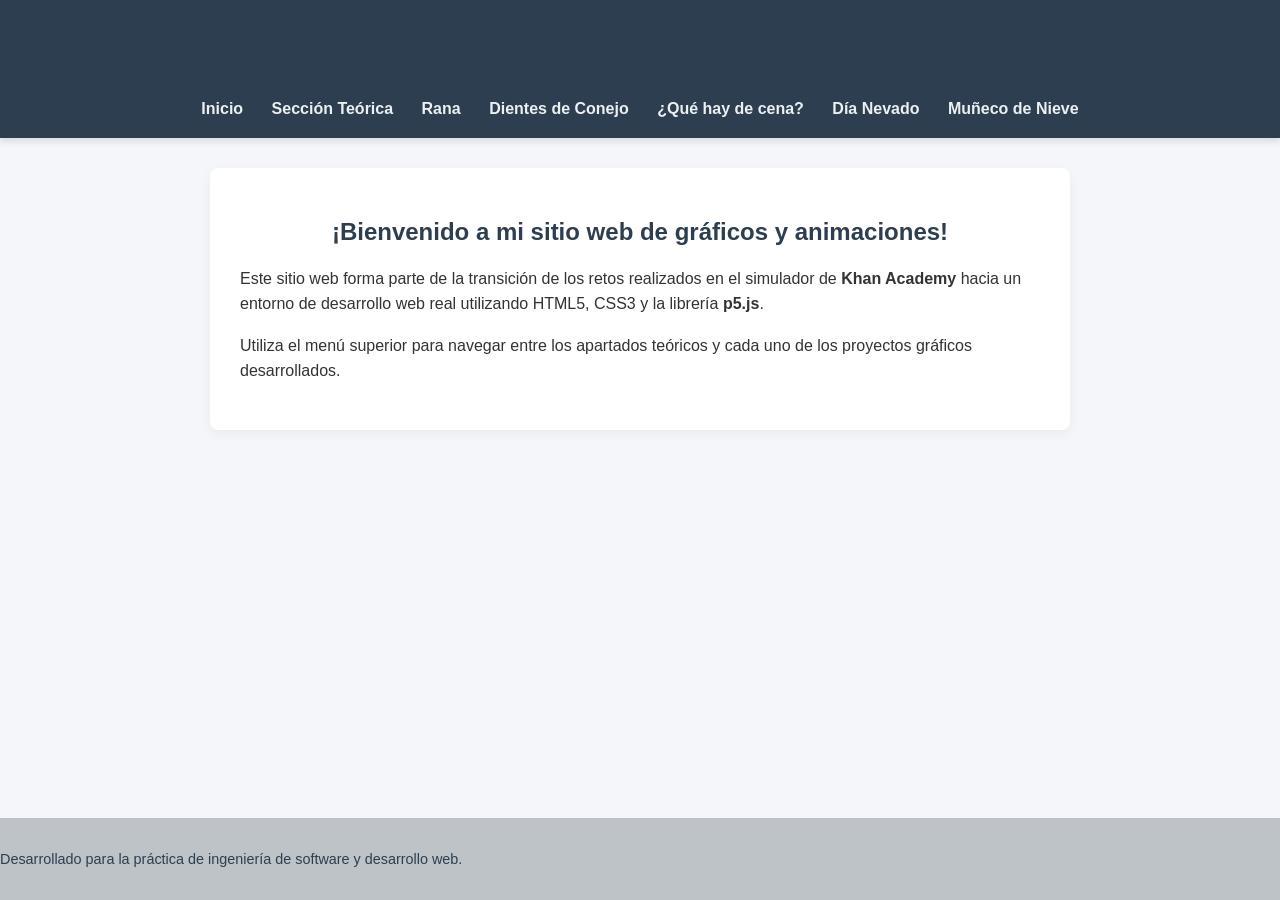
==== index.html @ 298bc03c "Add files via upload" ====
<!DOCTYPE html>
<html lang="es">
<head>
    <meta charset="UTF-8">
    <meta name="viewport" content="width=device-width, initial-scale=1.0">
    <title>Portafolio de Proyectos - Khan Academy</title>
    <link rel="stylesheet" href="style.css">
</head>
<body>
    <header>
        <h1>Portafolio Web: Khan Academy a Código Nativo</h1>
        <nav>
            <a href="index.html">Inicio</a>
            <a href="teoria.html">Sección Teórica</a>
            <a href="rana.html">Rana</a>
            <a href="conejo.html">Dientes de Conejo</a>
            <a href="cena.html">¿Qué hay de cena?</a>
            <a href="sol.html">Día Nevado</a>
            <a href="muneco.html">Muñeco de Nieve</a>
        </nav>
    </header>

    <main>
        <h2>¡Bienvenido a mi sitio web de gráficos y animaciones!</h2>
        <p>Este sitio web forma parte de la transición de los retos realizados en el simulador de <strong>Khan Academy</strong> hacia un entorno de desarrollo web real utilizando HTML5, CSS3 y la librería <strong>p5.js</strong>.</p>
        <p>Utiliza el menú superior para navegar entre los apartados teóricos y cada uno de los proyectos gráficos desarrollados.</p>
    </main>

    <footer>
        <p>Desarrollado para la práctica de ingeniería de software y desarrollo web.</p>
    </footer>
</body>
</html>
---- style.css ----
/* style.css */
body {
    font-family: 'Segoe UI', Tahoma, Geneva, Verdana, sans-serif;
    background-color: #f4f6f9;
    color: #333;
    margin: 0;
    padding: 0;
    display: flex;
    flex-direction: column;
    align-items: center;
    min-height: 100vh;
}

header {
    background-color: #2c3e50;
    color: white;
    width: 100%;
    padding: 20px 0;
    text-align: center;
    box-shadow: 0 4px 6px rgba(0,0,0,0.1);
}

nav {
    margin-top: 15px;
}

nav a {
    color: #ecf0f1;
    text-decoration: none;
    margin: 0 12px;
    font-weight: 600;
    transition: color 0.3s;
}

nav a:hover {
    color: #3498db;
}

main {
    max-width: 800px;
    width: 90%;
    background: white;
    padding: 30px;
    margin: 30px 0;
    border-radius: 8px;
    box-shadow: 0 4px 12px rgba(0,0,0,0.05);
    text-align: center;
}

h1, h2 {
    color: #2c3e50;
}

p {
    line-height: 1.6;
    text-align: left;
}

.canvas-container {
    margin: 20px 0;
    display: flex;
    justify-content: center;
}

footer {
    margin-top: auto;
    padding: 15px;
    background-color: #bdc3c7;
    color: #2c3e50;
    width: 100%;
    text-align: center;
    font-size: 0.9rem;
}
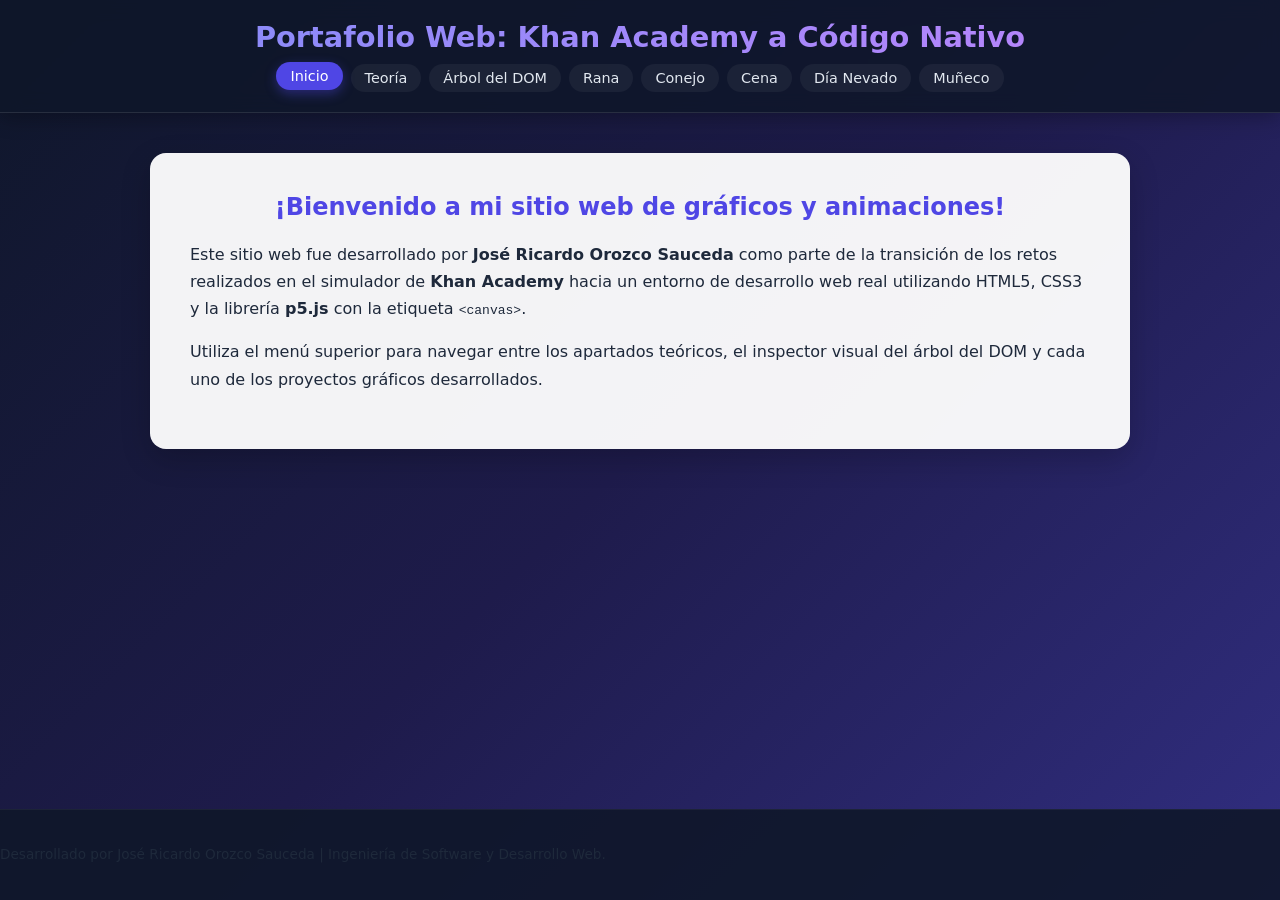
==== commit 4efbadd3: "Add files via upload" ====
--- a/index.html
+++ b/index.html
@@ -10,24 +10,25 @@
     <header>
         <h1>Portafolio Web: Khan Academy a Código Nativo</h1>
         <nav>
-            <a href="index.html">Inicio</a>
-            <a href="teoria.html">Sección Teórica</a>
+            <a href="index.html" class="active">Inicio</a>
+            <a href="teoria.html">Teoría</a>
+            <a href="dom-inspector.html">Árbol del DOM</a>
             <a href="rana.html">Rana</a>
-            <a href="conejo.html">Dientes de Conejo</a>
-            <a href="cena.html">¿Qué hay de cena?</a>
+            <a href="conejo.html">Conejo</a>
+            <a href="cena.html">Cena</a>
             <a href="sol.html">Día Nevado</a>
-            <a href="muneco.html">Muñeco de Nieve</a>
+            <a href="muneco.html">Muñeco</a>
         </nav>
     </header>
 
     <main>
         <h2>¡Bienvenido a mi sitio web de gráficos y animaciones!</h2>
-        <p>Este sitio web forma parte de la transición de los retos realizados en el simulador de <strong>Khan Academy</strong> hacia un entorno de desarrollo web real utilizando HTML5, CSS3 y la librería <strong>p5.js</strong>.</p>
-        <p>Utiliza el menú superior para navegar entre los apartados teóricos y cada uno de los proyectos gráficos desarrollados.</p>
+        <p>Este sitio web fue desarrollado por <strong>José Ricardo Orozco Sauceda</strong> como parte de la transición de los retos realizados en el simulador de <strong>Khan Academy</strong> hacia un entorno de desarrollo web real utilizando HTML5, CSS3 y la librería <strong>p5.js</strong> con la etiqueta <code>&lt;canvas&gt;</code>.</p>
+        <p>Utiliza el menú superior para navegar entre los apartados teóricos, el inspector visual del árbol del DOM y cada uno de los proyectos gráficos desarrollados.</p>
     </main>
 
     <footer>
-        <p>Desarrollado para la práctica de ingeniería de software y desarrollo web.</p>
+        <p>Desarrollado por José Ricardo Orozco Sauceda | Ingeniería de Software y Desarrollo Web.</p>
     </footer>
 </body>
 </html>
--- a/style.css
+++ b/style.css
@@ -1,8 +1,17 @@
-/* style.css */
+/* style.css - Diseño Moderno y Glassmorphism */
+:root {
+    --primary: #4f46e5;
+    --primary-hover: #4338ca;
+    --bg-gradient: linear-gradient(135deg, #0f172a 0%, #1e1b4b 50%, #312e81 100%);
+    --card-bg: rgba(255, 255, 255, 0.95);
+    --text-main: #1e293b;
+    --text-muted: #64748b;
+}
+
 body {
-    font-family: 'Segoe UI', Tahoma, Geneva, Verdana, sans-serif;
-    background-color: #f4f6f9;
-    color: #333;
+    font-family: 'Segoe UI', system-ui, -apple-system, sans-serif;
+    background: var(--bg-gradient);
+    color: var(--text-main);
     margin: 0;
     padding: 0;
     display: flex;
@@ -12,62 +21,156 @@
 }
 
 header {
-    background-color: #2c3e50;
+    background: rgba(15, 23, 42, 0.85);
+    backdrop-filter: blur(10px);
+    border-bottom: 1px solid rgba(255, 255, 255, 0.1);
     color: white;
     width: 100%;
     padding: 20px 0;
     text-align: center;
-    box-shadow: 0 4px 6px rgba(0,0,0,0.1);
+    position: sticky;
+    top: 0;
+    z-index: 1000;
+    box-shadow: 0 4px 20px rgba(0, 0, 0, 0.3);
+}
+
+header h1 {
+    margin: 0 0 10px 0;
+    font-size: 1.8rem;
+    background: linear-gradient(90deg, #818cf8, #c084fc);
+    -webkit-background-clip: text;
+    -webkit-text-fill-color: transparent;
 }
 
 nav {
-    margin-top: 15px;
+    display: flex;
+    justify-content: center;
+    flex-wrap: wrap;
+    gap: 8px;
+    padding: 0 15px;
 }
 
 nav a {
-    color: #ecf0f1;
+    color: #e2e8f0;
     text-decoration: none;
-    margin: 0 12px;
-    font-weight: 600;
-    transition: color 0.3s;
+    padding: 6px 14px;
+    border-radius: 20px;
+    font-size: 0.9rem;
+    font-weight: 500;
+    background: rgba(255, 255, 255, 0.05);
+    transition: all 0.3s ease;
 }
 
-nav a:hover {
-    color: #3498db;
+nav a:hover, nav a.active {
+    background: var(--primary);
+    color: white;
+    transform: translateY(-2px);
+    box-shadow: 0 4px 12px rgba(79, 70, 229, 0.4);
 }
 
 main {
-    max-width: 800px;
+    max-width: 900px;
     width: 90%;
-    background: white;
-    padding: 30px;
-    margin: 30px 0;
-    border-radius: 8px;
-    box-shadow: 0 4px 12px rgba(0,0,0,0.05);
+    background: var(--card-bg);
+    padding: 40px;
+    margin: 40px 0;
+    border-radius: 16px;
+    box-shadow: 0 10px 30px rgba(0, 0, 0, 0.2);
     text-align: center;
 }
 
-h1, h2 {
-    color: #2c3e50;
+h2 {
+    color: var(--primary);
+    margin-top: 0;
 }
 
-p {
-    line-height: 1.6;
+p, li {
+    line-height: 1.7;
     text-align: left;
+    color: var(--text-main);
 }
 
 .canvas-container {
-    margin: 20px 0;
+    margin: 25px auto;
     display: flex;
     justify-content: center;
+    border: 4px solid #e2e8f0;
+    border-radius: 12px;
+    overflow: hidden;
+    box-shadow: 0 8px 20px rgba(0,0,0,0.08);
+    background: white;
+    max-width: 400px;
+}
+
+/* Estilos específicos para el Árbol del DOM */
+.dom-tree {
+    display: flex;
+    flex-direction: column;
+    align-items: center;
+    margin: 20px 0;
+    overflow-x: auto;
+}
+
+.dom-node {
+    background: #1e293b;
+    color: #38bdf8;
+    padding: 12px 20px;
+    border-radius: 8px;
+    font-family: monospace;
+    font-weight: bold;
+    box-shadow: 0 4px 10px rgba(0,0,0,0.15);
+    border: 2px solid #4f46e5;
+    margin: 10px 0;
+    transition: transform 0.2s;
+}
+
+.dom-node:hover {
+    transform: scale(1.05);
+}
+
+.dom-branch {
+    display: flex;
+    justify-content: center;
+    gap: 30px;
+    position: relative;
+    margin-top: 10px;
+    width: 100%;
+}
+
+.dom-branch::before {
+    content: '';
+    position: absolute;
+    top: -10px;
+    left: 50%;
+    width: 2px;
+    height: 10px;
+    background: #cbd5e1;
+}
+
+.dom-subgroup {
+    display: flex;
+    flex-direction: column;
+    align-items: center;
+    position: relative;
+}
+
+.dom-subgroup::before {
+    content: '';
+    position: absolute;
+    top: 0;
+    left: 50%;
+    width: 2px;
+    height: 15px;
+    background: #cbd5e1;
 }
 
 footer {
     margin-top: auto;
-    padding: 15px;
-    background-color: #bdc3c7;
-    color: #2c3e50;
+    padding: 20px;
+    background: rgba(15, 23, 42, 0.9);
+    color: #94a3b8;
     width: 100%;
     text-align: center;
-    font-size: 0.9rem;
+    font-size: 0.85rem;
+    border-top: 1px solid rgba(255, 255, 255, 0.05);
 }
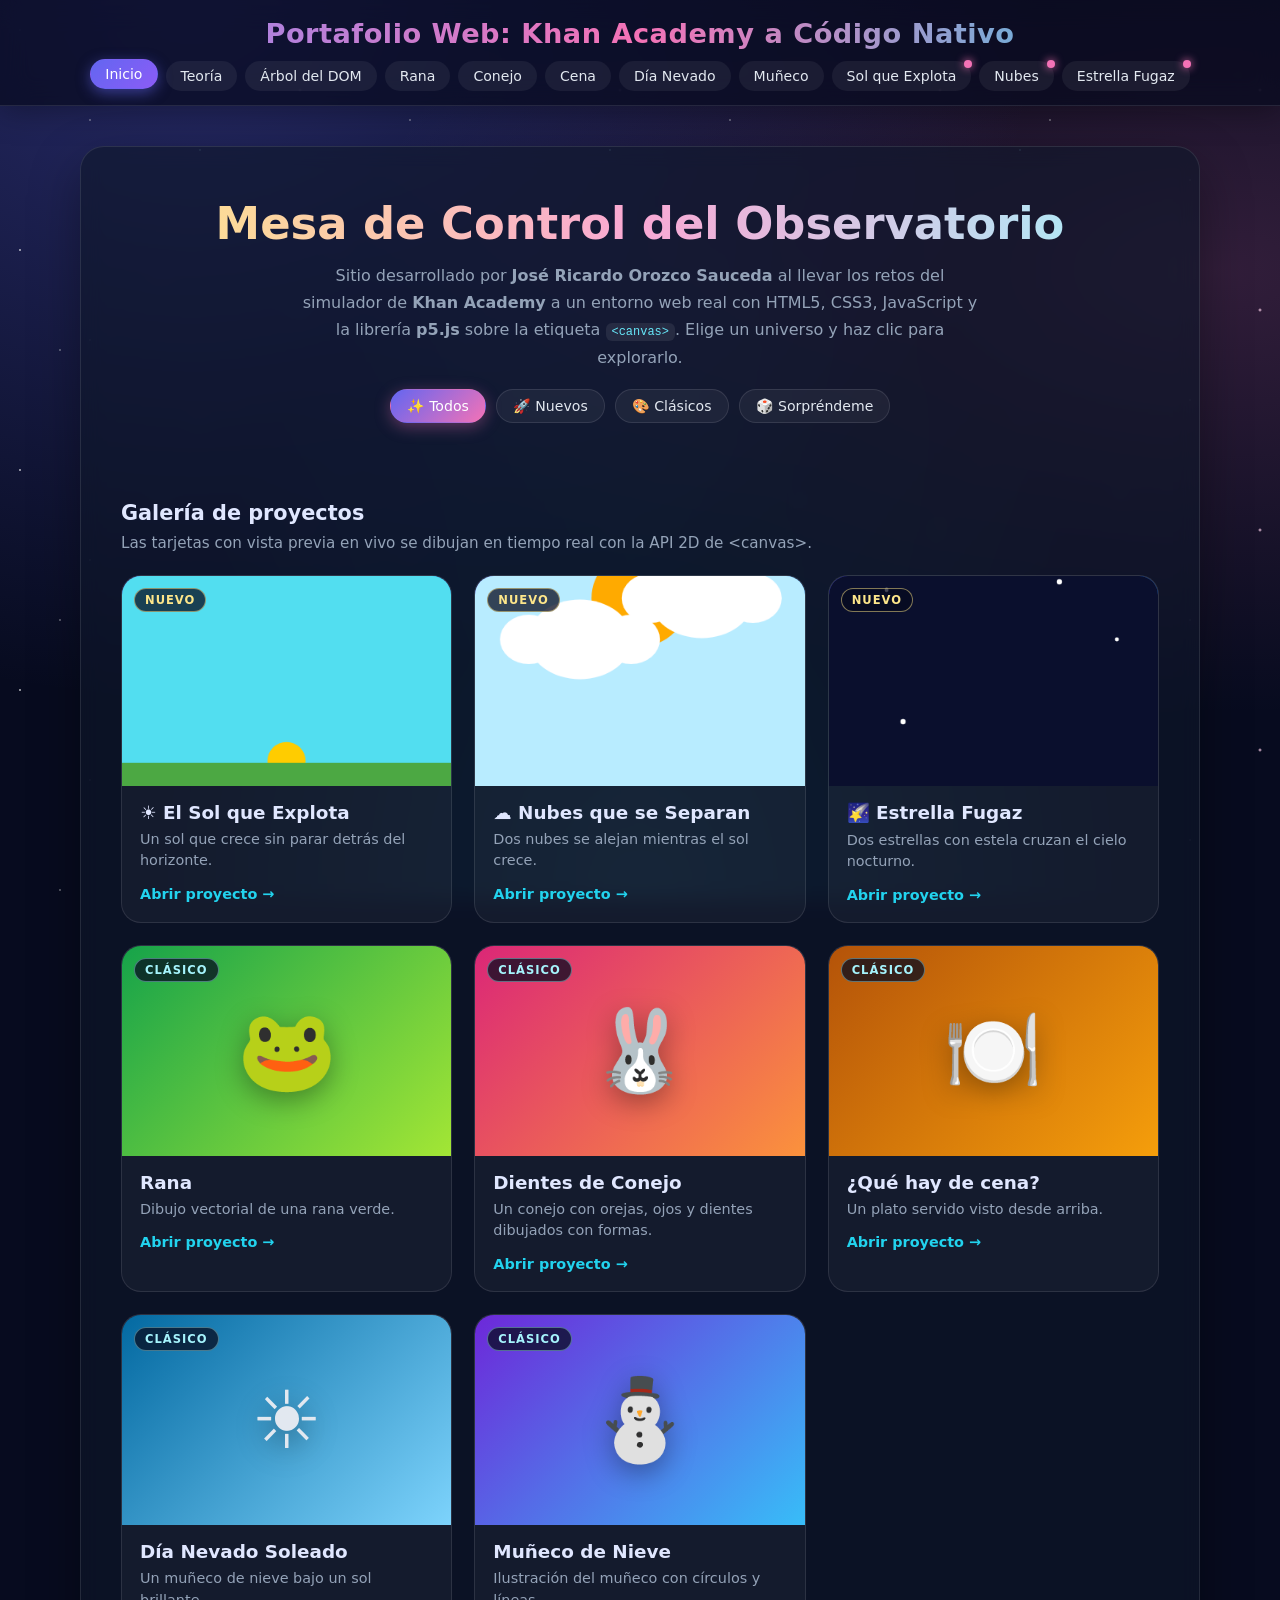
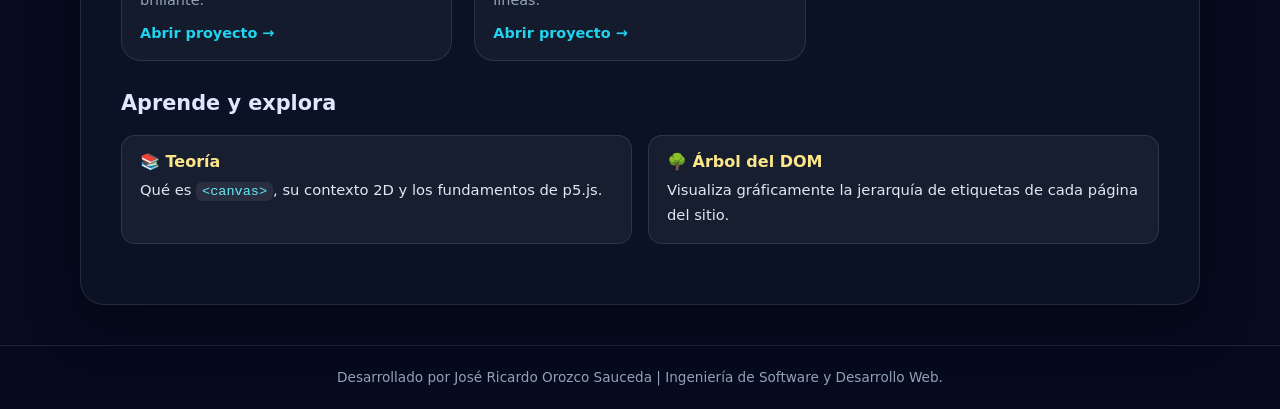
==== commit 1186f5ab: "Add files via upload" ====
--- a/index.html
+++ b/index.html
@@ -18,17 +18,150 @@
             <a href="cena.html">Cena</a>
             <a href="sol.html">Día Nevado</a>
             <a href="muneco.html">Muñeco</a>
+            <a href="sol-explota.html" class="new">Sol que Explota</a>
+            <a href="nubes.html" class="new">Nubes</a>
+            <a href="estrella-fugaz.html" class="new">Estrella Fugaz</a>
         </nav>
     </header>
 
-    <main>
-        <h2>¡Bienvenido a mi sitio web de gráficos y animaciones!</h2>
-        <p>Este sitio web fue desarrollado por <strong>José Ricardo Orozco Sauceda</strong> como parte de la transición de los retos realizados en el simulador de <strong>Khan Academy</strong> hacia un entorno de desarrollo web real utilizando HTML5, CSS3 y la librería <strong>p5.js</strong> con la etiqueta <code>&lt;canvas&gt;</code>.</p>
-        <p>Utiliza el menú superior para navegar entre los apartados teóricos, el inspector visual del árbol del DOM y cada uno de los proyectos gráficos desarrollados.</p>
+    <main class="wide">
+        <section class="hero">
+            <h2>Mesa de Control del Observatorio</h2>
+            <p>
+                Sitio desarrollado por <strong>José Ricardo Orozco Sauceda</strong> al llevar los retos del simulador de
+                <strong>Khan Academy</strong> a un entorno web real con HTML5, CSS3, JavaScript y la librería
+                <strong>p5.js</strong> sobre la etiqueta <code>&lt;canvas&gt;</code>.
+                Elige un universo y haz clic para explorarlo.
+            </p>
+            <div class="chips" role="tablist" aria-label="Filtrar proyectos">
+                <button class="chip on" data-filter="todos">✨ Todos</button>
+                <button class="chip" data-filter="nuevo">🚀 Nuevos</button>
+                <button class="chip" data-filter="clasico">🎨 Clásicos</button>
+                <button class="chip" id="random-btn">🎲 Sorpréndeme</button>
+            </div>
+        </section>
+
+        <h3 class="section-title">Galería de proyectos</h3>
+        <p class="section-sub">Las tarjetas con vista previa en vivo se dibujan en tiempo real con la API 2D de &lt;canvas&gt;.</p>
+
+        <div class="gallery" id="gallery">
+            <!-- NUEVOS -->
+            <a class="card" data-cat="nuevo" href="sol-explota.html">
+                <div class="card-visual">
+                    <span class="badge">Nuevo</span>
+                    <canvas width="400" height="400" data-preview="sol"></canvas>
+                </div>
+                <div class="card-body">
+                    <h3>☀️ El Sol que Explota</h3>
+                    <p>Un sol que crece sin parar detrás del horizonte.</p>
+                    <span class="card-cta">Abrir proyecto →</span>
+                </div>
+            </a>
+
+            <a class="card" data-cat="nuevo" href="nubes.html">
+                <div class="card-visual">
+                    <span class="badge">Nuevo</span>
+                    <canvas width="400" height="400" data-preview="nubes"></canvas>
+                </div>
+                <div class="card-body">
+                    <h3>☁️ Nubes que se Separan</h3>
+                    <p>Dos nubes se alejan mientras el sol crece.</p>
+                    <span class="card-cta">Abrir proyecto →</span>
+                </div>
+            </a>
+
+            <a class="card" data-cat="nuevo" href="estrella-fugaz.html">
+                <div class="card-visual">
+                    <span class="badge">Nuevo</span>
+                    <canvas width="400" height="400" data-preview="estrella"></canvas>
+                </div>
+                <div class="card-body">
+                    <h3>🌠 Estrella Fugaz</h3>
+                    <p>Dos estrellas con estela cruzan el cielo nocturno.</p>
+                    <span class="card-cta">Abrir proyecto →</span>
+                </div>
+            </a>
+
+            <!-- CLÁSICOS -->
+            <a class="card" data-cat="clasico" href="rana.html">
+                <div class="card-visual" style="--g1:#16a34a; --g2:#a3e635;">
+                    <span class="badge classic">Clásico</span>
+                    <span class="emoji">🐸</span>
+                </div>
+                <div class="card-body">
+                    <h3>Rana</h3>
+                    <p>Dibujo vectorial de una rana verde.</p>
+                    <span class="card-cta">Abrir proyecto →</span>
+                </div>
+            </a>
+
+            <a class="card" data-cat="clasico" href="conejo.html">
+                <div class="card-visual" style="--g1:#db2777; --g2:#fb923c;">
+                    <span class="badge classic">Clásico</span>
+                    <span class="emoji">🐰</span>
+                </div>
+                <div class="card-body">
+                    <h3>Dientes de Conejo</h3>
+                    <p>Un conejo con orejas, ojos y dientes dibujados con formas.</p>
+                    <span class="card-cta">Abrir proyecto →</span>
+                </div>
+            </a>
+
+            <a class="card" data-cat="clasico" href="cena.html">
+                <div class="card-visual" style="--g1:#b45309; --g2:#f59e0b;">
+                    <span class="badge classic">Clásico</span>
+                    <span class="emoji">🍽️</span>
+                </div>
+                <div class="card-body">
+                    <h3>¿Qué hay de cena?</h3>
+                    <p>Un plato servido visto desde arriba.</p>
+                    <span class="card-cta">Abrir proyecto →</span>
+                </div>
+            </a>
+
+            <a class="card" data-cat="clasico" href="sol.html">
+                <div class="card-visual" style="--g1:#0369a1; --g2:#7dd3fc;">
+                    <span class="badge classic">Clásico</span>
+                    <span class="emoji">☀️</span>
+                </div>
+                <div class="card-body">
+                    <h3>Día Nevado Soleado</h3>
+                    <p>Un muñeco de nieve bajo un sol brillante.</p>
+                    <span class="card-cta">Abrir proyecto →</span>
+                </div>
+            </a>
+
+            <a class="card" data-cat="clasico" href="muneco.html">
+                <div class="card-visual" style="--g1:#6d28d9; --g2:#38bdf8;">
+                    <span class="badge classic">Clásico</span>
+                    <span class="emoji">⛄</span>
+                </div>
+                <div class="card-body">
+                    <h3>Muñeco de Nieve</h3>
+                    <p>Ilustración del muñeco con círculos y líneas.</p>
+                    <span class="card-cta">Abrir proyecto →</span>
+                </div>
+            </a>
+        </div>
+
+        <h3 class="section-title">Aprende y explora</h3>
+        <div class="info-grid">
+            <a class="info-box" href="teoria.html" style="text-decoration:none;color:inherit;">
+                <h4>📚 Teoría</h4>
+                <p>Qué es <code>&lt;canvas&gt;</code>, su contexto 2D y los fundamentos de p5.js.</p>
+            </a>
+            <a class="info-box" href="dom-inspector.html" style="text-decoration:none;color:inherit;">
+                <h4>🌳 Árbol del DOM</h4>
+                <p>Visualiza gráficamente la jerarquía de etiquetas de cada página del sitio.</p>
+            </a>
+        </div>
     </main>
 
     <footer>
         <p>Desarrollado por José Ricardo Orozco Sauceda | Ingeniería de Software y Desarrollo Web.</p>
     </footer>
+
+    <script src="previews.js"></script>
+    <script src="main.js"></script>
 </body>
 </html>
--- a/style.css
+++ b/style.css
@@ -1,16 +1,28 @@
-/* style.css - Diseño Moderno y Glassmorphism */
+/* style.css - Tema "Observatorio" */
 :root {
-    --primary: #4f46e5;
-    --primary-hover: #4338ca;
-    --bg-gradient: linear-gradient(135deg, #0f172a 0%, #1e1b4b 50%, #312e81 100%);
-    --card-bg: rgba(255, 255, 255, 0.95);
-    --text-main: #1e293b;
-    --text-muted: #64748b;
-}
+    --primary: #6366f1;
+    --primary-hover: #4f46e5;
+    --accent: #f472b6;
+    --cyan: #22d3ee;
+    --gold: #fbbf24;
+    --bg: #070b1f;
+    --glass: rgba(15, 23, 42, 0.62);
+    --glass-border: rgba(255, 255, 255, 0.1);
+    --card-bg: var(--glass);
+    --text-main: #e2e8f0;
+    --text-muted: #94a3b8;
+}
+
+* { box-sizing: border-box; }
 
 body {
     font-family: 'Segoe UI', system-ui, -apple-system, sans-serif;
-    background: var(--bg-gradient);
+    background:
+        radial-gradient(ellipse at 15% 0%, rgba(99, 102, 241, 0.35), transparent 55%),
+        radial-gradient(ellipse at 95% 30%, rgba(244, 114, 182, 0.18), transparent 50%),
+        radial-gradient(ellipse at 50% 100%, rgba(34, 211, 238, 0.15), transparent 55%),
+        var(--bg);
+    background-attachment: fixed;
     color: var(--text-main);
     margin: 0;
     padding: 0;
@@ -20,26 +32,58 @@
     min-height: 100vh;
 }
 
+/* Estrellas titilantes (dos capas) */
+body::before, body::after {
+    content: '';
+    position: fixed;
+    inset: 0;
+    pointer-events: none;
+    z-index: -1;
+}
+body::before {
+    background-image:
+        radial-gradient(1.5px 1.5px at 20px 30px, #fff, transparent),
+        radial-gradient(1px 1px at 90px 120px, #fff, transparent),
+        radial-gradient(1.5px 1.5px at 160px 60px, #c7d2fe, transparent),
+        radial-gradient(1px 1px at 230px 180px, #fff, transparent),
+        radial-gradient(2px 2px at 300px 90px, #fbcfe8, transparent);
+    background-size: 320px 220px;
+    animation: twinkle 4s ease-in-out infinite alternate;
+}
+body::after {
+    background-image:
+        radial-gradient(1px 1px at 60px 80px, #fff, transparent),
+        radial-gradient(1.5px 1.5px at 200px 150px, #a5f3fc, transparent),
+        radial-gradient(1px 1px at 340px 40px, #fff, transparent);
+    background-size: 410px 270px;
+    animation: twinkle 6s ease-in-out infinite alternate-reverse;
+}
+@keyframes twinkle { from { opacity: 0.35; } to { opacity: 1; } }
+
+/* ---------- Cabecera y navegación ---------- */
 header {
-    background: rgba(15, 23, 42, 0.85);
-    backdrop-filter: blur(10px);
-    border-bottom: 1px solid rgba(255, 255, 255, 0.1);
+    background: rgba(7, 11, 31, 0.72);
+    backdrop-filter: blur(14px);
+    -webkit-backdrop-filter: blur(14px);
     color: white;
     width: 100%;
-    padding: 20px 0;
+    padding: 18px 0 14px;
     text-align: center;
     position: sticky;
     top: 0;
     z-index: 1000;
-    box-shadow: 0 4px 20px rgba(0, 0, 0, 0.3);
+    border-bottom: 1px solid var(--glass-border);
+    box-shadow: 0 4px 30px rgba(0, 0, 0, 0.35);
 }
 
 header h1 {
-    margin: 0 0 10px 0;
-    font-size: 1.8rem;
-    background: linear-gradient(90deg, #818cf8, #c084fc);
+    margin: 0 0 12px 0;
+    font-size: 1.7rem;
+    letter-spacing: 0.5px;
+    background: linear-gradient(90deg, #818cf8, #f472b6, #22d3ee);
     -webkit-background-clip: text;
-    -webkit-text-fill-color: transparent;
+    background-clip: text;
+    color: transparent;
 }
 
 nav {
@@ -55,34 +99,52 @@
     text-decoration: none;
     padding: 6px 14px;
     border-radius: 20px;
-    font-size: 0.9rem;
+    font-size: 0.88rem;
     font-weight: 500;
-    background: rgba(255, 255, 255, 0.05);
-    transition: all 0.3s ease;
+    background: rgba(255, 255, 255, 0.06);
+    border: 1px solid transparent;
+    transition: all 0.25s ease;
+    position: relative;
 }
 
 nav a:hover, nav a.active {
-    background: var(--primary);
+    background: linear-gradient(135deg, var(--primary), #8b5cf6);
     color: white;
     transform: translateY(-2px);
-    box-shadow: 0 4px 12px rgba(79, 70, 229, 0.4);
-}
-
+    box-shadow: 0 4px 14px rgba(99, 102, 241, 0.5);
+}
+
+nav a.new::after {
+    content: '';
+    position: absolute;
+    top: -2px;
+    right: -2px;
+    width: 8px;
+    height: 8px;
+    border-radius: 50%;
+    background: var(--accent);
+    box-shadow: 0 0 8px var(--accent);
+}
+
+/* ---------- Contenedor principal ---------- */
 main {
     max-width: 900px;
-    width: 90%;
-    background: var(--card-bg);
+    width: 92%;
+    background: var(--glass);
+    backdrop-filter: blur(10px);
+    -webkit-backdrop-filter: blur(10px);
+    border: 1px solid var(--glass-border);
     padding: 40px;
     margin: 40px 0;
-    border-radius: 16px;
-    box-shadow: 0 10px 30px rgba(0, 0, 0, 0.2);
+    border-radius: 24px;
+    box-shadow: 0 20px 50px rgba(0, 0, 0, 0.35);
     text-align: center;
 }
 
-h2 {
-    color: var(--primary);
-    margin-top: 0;
-}
+main.wide { max-width: 1120px; }
+
+h2 { color: #a5b4fc; margin-top: 0; }
+h3 { color: #e0e7ff; }
 
 p, li {
     line-height: 1.7;
@@ -90,87 +152,279 @@
     color: var(--text-main);
 }
 
+a { color: var(--cyan); }
+code {
+    background: rgba(255, 255, 255, 0.08);
+    padding: 2px 6px;
+    border-radius: 6px;
+    color: #67e8f9;
+    font-size: 0.92em;
+}
+
+/* ---------- Hero (inicio) ---------- */
+.hero { padding: 10px 0 30px; }
+.hero h2 {
+    font-size: clamp(1.8rem, 4vw, 2.8rem);
+    margin: 0 0 12px;
+    background: linear-gradient(90deg, #fde68a, #f9a8d4, #a5f3fc);
+    -webkit-background-clip: text;
+    background-clip: text;
+    color: transparent;
+}
+.hero p { text-align: center; max-width: 680px; margin: 0 auto 18px; color: var(--text-muted); }
+
+.chips { display: flex; justify-content: center; flex-wrap: wrap; gap: 10px; margin: 18px 0; }
+.chip {
+    font-family: inherit;
+    font-size: 0.88rem;
+    color: #e2e8f0;
+    padding: 8px 16px;
+    border-radius: 999px;
+    border: 1px solid var(--glass-border);
+    background: rgba(255, 255, 255, 0.05);
+    cursor: pointer;
+    transition: all 0.2s;
+}
+.chip:hover { background: rgba(255, 255, 255, 0.12); }
+.chip.on {
+    background: linear-gradient(135deg, var(--primary), var(--accent));
+    border-color: transparent;
+    color: #fff;
+    box-shadow: 0 4px 16px rgba(244, 114, 182, 0.35);
+}
+
+.section-title {
+    text-align: left;
+    margin: 30px 0 6px;
+    font-size: 1.3rem;
+    color: #e0e7ff;
+}
+.section-sub { text-align: left; margin: 0 0 18px; color: var(--text-muted); font-size: 0.95rem; }
+
+/* ---------- Galería de tarjetas ---------- */
+.gallery {
+    display: grid;
+    grid-template-columns: repeat(auto-fill, minmax(250px, 1fr));
+    gap: 22px;
+    margin-top: 10px;
+}
+
+.card {
+    --mx: 50%;
+    --my: 50%;
+    position: relative;
+    display: flex;
+    flex-direction: column;
+    text-align: left;
+    text-decoration: none;
+    color: inherit;
+    border-radius: 20px;
+    overflow: hidden;
+    background: rgba(255, 255, 255, 0.04);
+    border: 1px solid var(--glass-border);
+    transition: transform 0.15s ease-out, border-color 0.3s, box-shadow 0.3s;
+    animation: rise 0.6s backwards;
+}
+.card:nth-child(2) { animation-delay: 0.05s; }
+.card:nth-child(3) { animation-delay: 0.1s; }
+.card:nth-child(4) { animation-delay: 0.15s; }
+.card:nth-child(5) { animation-delay: 0.2s; }
+.card:nth-child(6) { animation-delay: 0.25s; }
+.card:nth-child(7) { animation-delay: 0.3s; }
+.card:nth-child(8) { animation-delay: 0.35s; }
+@keyframes rise { from { opacity: 0; transform: translateY(24px); } }
+
+.card::after {
+    content: '';
+    position: absolute;
+    inset: 0;
+    pointer-events: none;
+    background: radial-gradient(260px circle at var(--mx) var(--my), rgba(255, 255, 255, 0.16), transparent 60%);
+    opacity: 0;
+    transition: opacity 0.3s;
+}
+.card:hover { border-color: rgba(165, 180, 252, 0.7); box-shadow: 0 18px 40px rgba(99, 102, 241, 0.3); }
+.card:hover::after { opacity: 1; }
+.card.hide { display: none; }
+
+.card-visual {
+    height: 210px;
+    position: relative;
+    overflow: hidden;
+    display: flex;
+    align-items: center;
+    justify-content: center;
+    background: linear-gradient(135deg, var(--g1, #4f46e5), var(--g2, #0ea5e9));
+}
+.card-visual canvas { width: 100%; height: 100%; object-fit: cover; display: block; }
+.card-visual .emoji {
+    font-size: 5rem;
+    filter: drop-shadow(0 8px 14px rgba(0, 0, 0, 0.35));
+    animation: float 3.5s ease-in-out infinite;
+}
+@keyframes float { 50% { transform: translateY(-10px) rotate(4deg); } }
+
+.badge {
+    position: absolute;
+    top: 12px;
+    left: 12px;
+    z-index: 2;
+    font-size: 0.72rem;
+    font-weight: 700;
+    letter-spacing: 1px;
+    text-transform: uppercase;
+    padding: 4px 10px;
+    border-radius: 999px;
+    background: rgba(7, 11, 31, 0.75);
+    color: #fde68a;
+    border: 1px solid rgba(253, 230, 138, 0.5);
+}
+.badge.classic { color: #a5f3fc; border-color: rgba(165, 243, 252, 0.4); }
+
+.card-body { padding: 16px 18px 18px; }
+.card-body h3 { margin: 0 0 6px; font-size: 1.15rem; }
+.card-body p { margin: 0 0 12px; font-size: 0.9rem; color: var(--text-muted); line-height: 1.5; }
+.card-cta { font-weight: 600; color: var(--cyan); font-size: 0.9rem; }
+
+/* ---------- Páginas de proyecto ---------- */
 .canvas-container {
     margin: 25px auto;
     display: flex;
     justify-content: center;
-    border: 4px solid #e2e8f0;
-    border-radius: 12px;
+    border: 3px solid rgba(165, 180, 252, 0.45);
+    border-radius: 16px;
     overflow: hidden;
-    box-shadow: 0 8px 20px rgba(0,0,0,0.08);
-    background: white;
+    box-shadow: 0 0 40px rgba(99, 102, 241, 0.35), 0 8px 20px rgba(0, 0, 0, 0.3);
+    background: #0f172a;
     max-width: 400px;
 }
-
-/* Estilos específicos para el Árbol del DOM */
+.canvas-container canvas { max-width: 100%; width: 100% !important; height: auto !important; display: block; }
+
+.controls { display: flex; justify-content: center; flex-wrap: wrap; gap: 12px; margin: 10px 0 25px; }
+.btn {
+    font-family: inherit;
+    font-size: 0.95rem;
+    font-weight: 600;
+    color: #fff;
+    padding: 10px 22px;
+    border: none;
+    border-radius: 999px;
+    cursor: pointer;
+    background: linear-gradient(135deg, var(--primary), #8b5cf6);
+    box-shadow: 0 4px 14px rgba(99, 102, 241, 0.45);
+    transition: transform 0.2s, box-shadow 0.2s;
+    text-decoration: none;
+    display: inline-block;
+}
+.btn:hover { transform: translateY(-2px); box-shadow: 0 8px 20px rgba(99, 102, 241, 0.6); }
+.btn.alt { background: linear-gradient(135deg, #0ea5e9, #22d3ee); box-shadow: 0 4px 14px rgba(34, 211, 238, 0.35); }
+
+.info-grid { display: grid; grid-template-columns: repeat(auto-fit, minmax(230px, 1fr)); gap: 16px; margin: 20px 0; }
+.info-box {
+    text-align: left;
+    padding: 16px 18px;
+    border-radius: 14px;
+    background: rgba(255, 255, 255, 0.05);
+    border: 1px solid var(--glass-border);
+}
+.info-box h4 { margin: 0 0 6px; color: #fde68a; }
+.info-box p { margin: 0; font-size: 0.92rem; }
+
+details.code-box {
+    text-align: left;
+    margin-top: 20px;
+    border-radius: 14px;
+    border: 1px solid var(--glass-border);
+    background: rgba(2, 6, 23, 0.6);
+    overflow: hidden;
+}
+details.code-box summary { cursor: pointer; padding: 14px 18px; font-weight: 600; color: #a5b4fc; }
+details.code-box pre { margin: 0; padding: 16px 18px; overflow-x: auto; font-size: 0.85rem; line-height: 1.55; color: #bae6fd; }
+
+.pager { display: flex; justify-content: space-between; gap: 12px; margin-top: 30px; flex-wrap: wrap; }
+
+/* ---------- Inspector del DOM ---------- */
+.tabs { display: flex; flex-wrap: wrap; justify-content: center; gap: 8px; margin: 18px 0; }
+
+.stats { display: flex; flex-wrap: wrap; justify-content: center; gap: 12px; margin: 10px 0 18px; }
+.stat {
+    padding: 10px 18px;
+    border-radius: 14px;
+    background: rgba(255, 255, 255, 0.06);
+    border: 1px solid var(--glass-border);
+    min-width: 110px;
+}
+.stat b { display: block; font-size: 1.5rem; color: #fde68a; }
+.stat span { font-size: 0.8rem; color: var(--text-muted); }
+
+.legend { display: flex; flex-wrap: wrap; justify-content: center; gap: 14px; font-size: 0.82rem; color: var(--text-muted); margin-bottom: 10px; }
+.legend i { display: inline-block; width: 11px; height: 11px; border-radius: 3px; margin-right: 5px; vertical-align: -1px; }
+
 .dom-tree {
-    display: flex;
-    flex-direction: column;
-    align-items: center;
-    margin: 20px 0;
-    overflow-x: auto;
-}
-
-.dom-node {
-    background: #1e293b;
-    color: #38bdf8;
-    padding: 12px 20px;
-    border-radius: 8px;
-    font-family: monospace;
-    font-weight: bold;
-    box-shadow: 0 4px 10px rgba(0,0,0,0.15);
-    border: 2px solid #4f46e5;
-    margin: 10px 0;
+    overflow: auto;
+    padding: 24px 18px;
+    border-radius: 16px;
+    background: rgba(2, 6, 23, 0.55);
+    border: 1px solid var(--glass-border);
+    text-align: left;
+    max-height: 70vh;
+}
+.dom-note { font-size: 0.85rem; color: var(--text-muted); text-align: left; }
+
+.tree ul { display: flex; flex-direction: column; justify-content: center; margin: 0; padding: 0 0 0 30px; list-style: none; }
+.tree > ul { padding-left: 0; width: max-content; }
+.tree li { display: flex; align-items: center; position: relative; padding: 4px 0; text-align: left; line-height: 1.2; }
+.tree ul ul > li::before {
+    content: ''; position: absolute; left: -30px; top: 50%; width: 30px; border-top: 2px solid rgba(148, 163, 184, 0.45);
+}
+.tree ul ul > li::after {
+    content: ''; position: absolute; left: -30px; top: 0; bottom: 0; border-left: 2px solid rgba(148, 163, 184, 0.45);
+}
+.tree ul ul > li:first-child::after { top: 50%; }
+.tree ul ul > li:last-child::after { bottom: 50%; }
+.tree ul ul > li:only-child::after { display: none; }
+.tree li.closed > ul { display: none; }
+
+.node {
+    --c: #818cf8;
+    font-family: 'Consolas', 'Courier New', monospace;
+    font-size: 0.85rem;
+    font-weight: 700;
+    white-space: nowrap;
+    padding: 7px 12px;
+    border-radius: 10px;
+    background: rgba(15, 23, 42, 0.95);
+    color: var(--c);
+    border: 2px solid var(--c);
+    box-shadow: 0 0 14px color-mix(in srgb, var(--c) 30%, transparent);
+    cursor: default;
     transition: transform 0.2s;
 }
-
-.dom-node:hover {
-    transform: scale(1.05);
-}
-
-.dom-branch {
-    display: flex;
-    justify-content: center;
-    gap: 30px;
-    position: relative;
-    margin-top: 10px;
-    width: 100%;
-}
-
-.dom-branch::before {
-    content: '';
-    position: absolute;
-    top: -10px;
-    left: 50%;
-    width: 2px;
-    height: 10px;
-    background: #cbd5e1;
-}
-
-.dom-subgroup {
-    display: flex;
-    flex-direction: column;
-    align-items: center;
-    position: relative;
-}
-
-.dom-subgroup::before {
-    content: '';
-    position: absolute;
-    top: 0;
-    left: 50%;
-    width: 2px;
-    height: 15px;
-    background: #cbd5e1;
-}
-
+.node:hover { transform: scale(1.06); }
+.node.has-kids { cursor: pointer; }
+.node small { font-weight: 400; color: var(--text-muted); margin-left: 6px; }
+.node em { font-style: normal; color: #fde68a; margin-left: 6px; }
+.node.root { --c: #f472b6; }
+.node.structural { --c: #f472b6; }
+.node.semantic { --c: #818cf8; }
+.node.content { --c: #34d399; }
+.node.media { --c: #fbbf24; }
+.node.meta { --c: #22d3ee; }
+
+/* ---------- Pie de página ---------- */
 footer {
     margin-top: auto;
     padding: 20px;
-    background: rgba(15, 23, 42, 0.9);
-    color: #94a3b8;
+    background: rgba(7, 11, 31, 0.8);
+    color: var(--text-muted);
     width: 100%;
     text-align: center;
     font-size: 0.85rem;
-    border-top: 1px solid rgba(255, 255, 255, 0.05);
+    border-top: 1px solid var(--glass-border);
+}
+footer p { text-align: center; margin: 0; color: var(--text-muted); }
+
+@media (max-width: 600px) {
+    main { padding: 22px 16px; }
+    header h1 { font-size: 1.3rem; }
 }
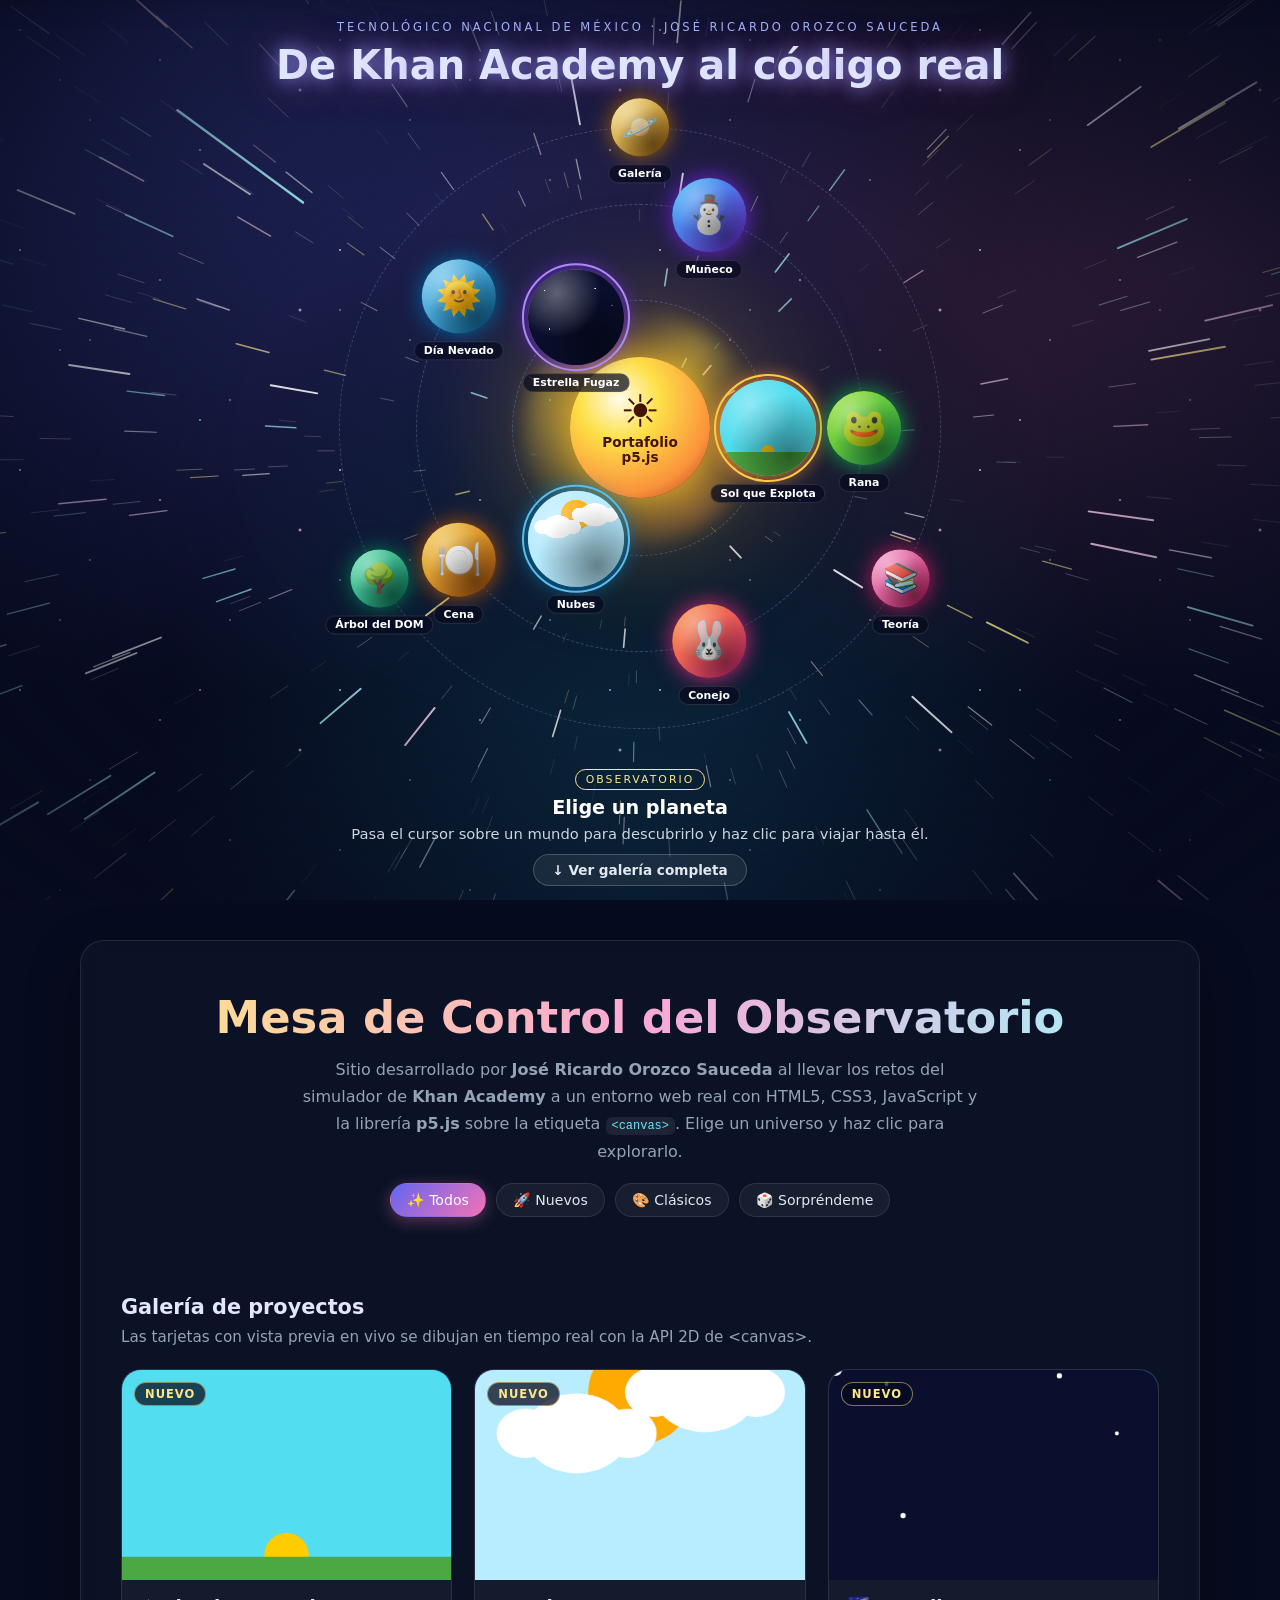
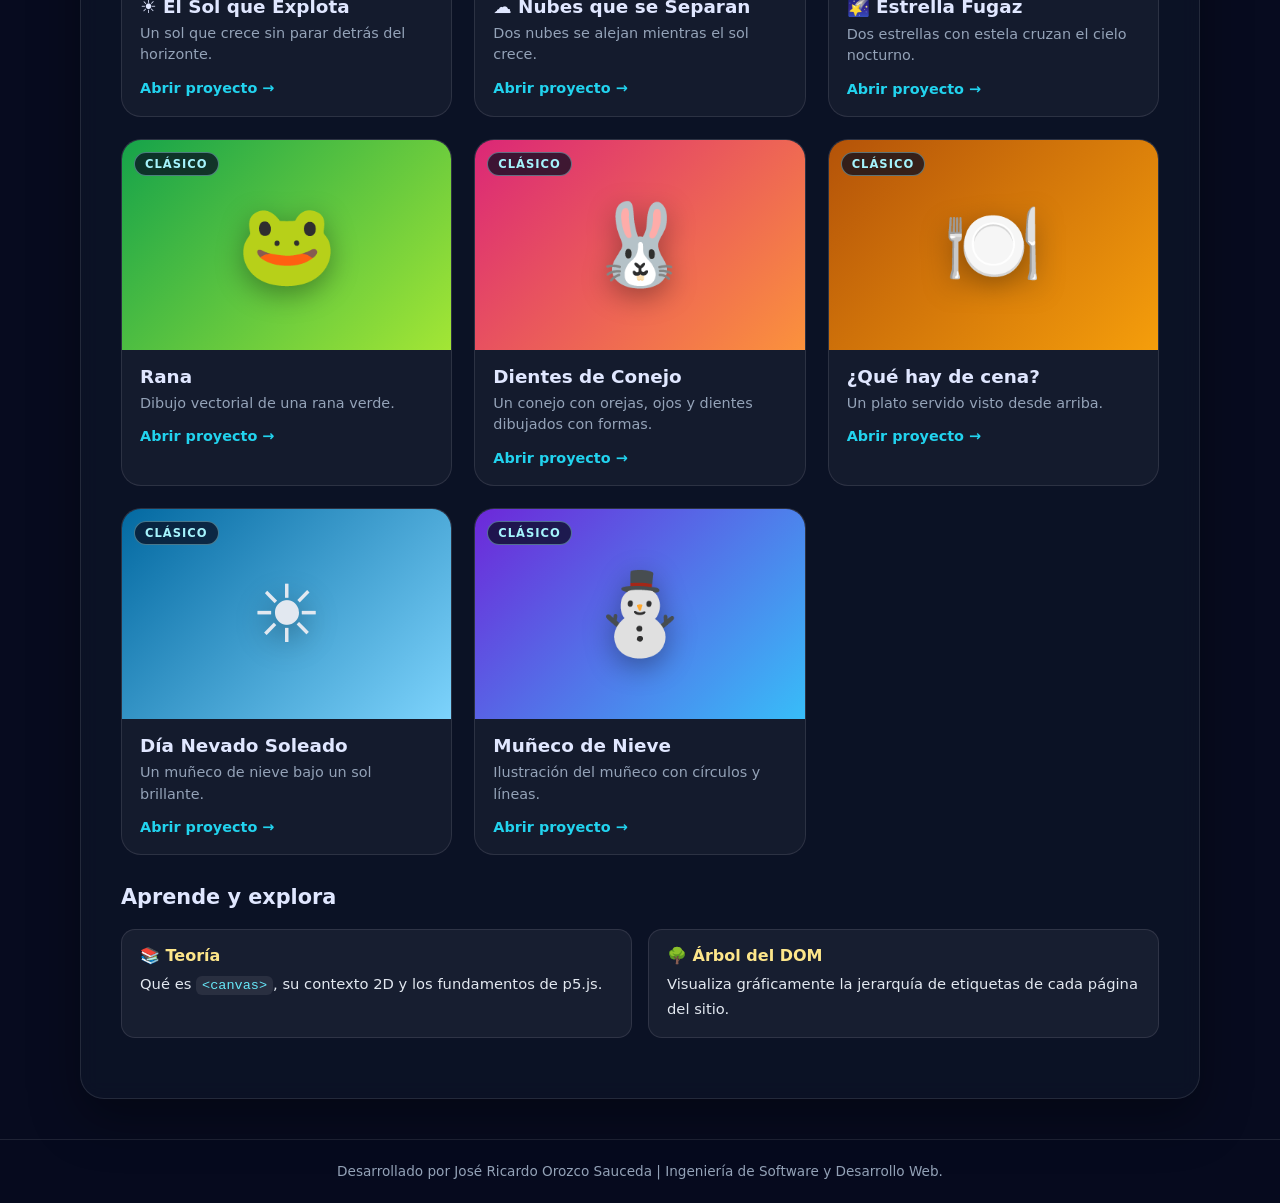
==== commit c5531907: "Add files via upload" ====
--- a/index.html
+++ b/index.html
@@ -5,8 +5,9 @@
     <meta name="viewport" content="width=device-width, initial-scale=1.0">
     <title>Portafolio de Proyectos - Khan Academy</title>
     <link rel="stylesheet" href="style.css">
+    <link rel="stylesheet" href="wow.css">
 </head>
-<body>
+<body class="wow">
     <header>
         <h1>Portafolio Web: Khan Academy a Código Nativo</h1>
         <nav>
@@ -24,7 +25,107 @@
         </nav>
     </header>
 
-    <main class="wide">
+    <!-- ===================== PORTAL ORBITAL ===================== -->
+    <section class="portal" id="portal" aria-label="Menú principal">
+        <canvas class="warp" id="warp" aria-hidden="true"></canvas>
+
+        <div class="portal-head">
+            <p class="kicker">Tecnológico Nacional de México · José Ricardo Orozco Sauceda</p>
+            <h2 class="wow-title">De Khan Academy al código real</h2>
+        </div>
+
+        <div class="system" id="system">
+            <div class="corona" aria-hidden="true"></div>
+            <div class="core" aria-hidden="true"><i>☀</i><b>Portafolio<br>p5.js</b></div>
+
+            <!-- Anillo 1: proyectos nuevos (animación en vivo) -->
+            <div class="ring r1 cw">
+                <a class="planet s1" href="sol-explota.html" style="--a:0deg;--i:0;--c1:#fde047;--c2:#fb923c"
+                   data-tag="Nuevo" data-title="El Sol que Explota" data-desc="Un sol que crece sin parar detrás del horizonte."
+                   data-glow="rgba(251,191,36,.8)" aria-label="El Sol que Explota">
+                    <span class="p-in"><span class="ping"></span>
+                        <span class="orb"><canvas width="400" height="400" data-preview="sol"></canvas></span>
+                        <span class="label">Sol que Explota</span></span>
+                </a>
+                <a class="planet s1" href="nubes.html" style="--a:120deg;--i:1;--c1:#7dd3fc;--c2:#0284c7"
+                   data-tag="Nuevo" data-title="Nubes que se Separan" data-desc="Dos nubes se alejan mientras el sol crece."
+                   data-glow="rgba(56,189,248,.8)" aria-label="Nubes que se Separan">
+                    <span class="p-in"><span class="ping"></span>
+                        <span class="orb"><canvas width="400" height="400" data-preview="nubes"></canvas></span>
+                        <span class="label">Nubes</span></span>
+                </a>
+                <a class="planet s1" href="estrella-fugaz.html" style="--a:240deg;--i:2;--c1:#c4b5fd;--c2:#6d28d9"
+                   data-tag="Nuevo" data-title="Estrella Fugaz" data-desc="Dos estrellas con estela cruzan el cielo nocturno."
+                   data-glow="rgba(167,139,250,.85)" aria-label="Estrella Fugaz">
+                    <span class="p-in"><span class="ping"></span>
+                        <span class="orb"><canvas width="400" height="400" data-preview="estrella"></canvas></span>
+                        <span class="label">Estrella Fugaz</span></span>
+                </a>
+            </div>
+
+            <!-- Anillo 2: proyectos clásicos -->
+            <div class="ring r2 ccw">
+                <a class="planet s2" href="rana.html" style="--a:0deg;--i:3;--c1:#a3e635;--c2:#16a34a"
+                   data-tag="Clásico" data-title="Rana" data-desc="Dibujo vectorial de una rana verde."
+                   data-glow="rgba(74,222,128,.8)" aria-label="Rana">
+                    <span class="p-in"><span class="orb">🐸</span><span class="label">Rana</span></span>
+                </a>
+                <a class="planet s2" href="conejo.html" style="--a:72deg;--i:4;--c1:#fb923c;--c2:#db2777"
+                   data-tag="Clásico" data-title="Dientes de Conejo" data-desc="Un conejo con orejas, ojos y dientes dibujados con formas."
+                   data-glow="rgba(244,114,182,.8)" aria-label="Dientes de Conejo">
+                    <span class="p-in"><span class="orb">🐰</span><span class="label">Conejo</span></span>
+                </a>
+                <a class="planet s2" href="cena.html" style="--a:144deg;--i:5;--c1:#fcd34d;--c2:#b45309"
+                   data-tag="Clásico" data-title="¿Qué hay de cena?" data-desc="Un plato servido visto desde arriba."
+                   data-glow="rgba(245,158,11,.8)" aria-label="Qué hay de cena">
+                    <span class="p-in"><span class="orb">🍽️</span><span class="label">Cena</span></span>
+                </a>
+                <a class="planet s2" href="sol.html" style="--a:216deg;--i:6;--c1:#7dd3fc;--c2:#0369a1"
+                   data-tag="Clásico" data-title="Día Nevado Soleado" data-desc="Un muñeco de nieve bajo un sol brillante."
+                   data-glow="rgba(125,211,252,.8)" aria-label="Día Nevado Soleado">
+                    <span class="p-in"><span class="orb">🌞</span><span class="label">Día Nevado</span></span>
+                </a>
+                <a class="planet s2" href="muneco.html" style="--a:288deg;--i:7;--c1:#38bdf8;--c2:#6d28d9"
+                   data-tag="Clásico" data-title="Muñeco de Nieve" data-desc="Ilustración del muñeco con círculos y líneas."
+                   data-glow="rgba(129,140,248,.8)" aria-label="Muñeco de Nieve">
+                    <span class="p-in"><span class="orb">⛄</span><span class="label">Muñeco</span></span>
+                </a>
+            </div>
+
+            <!-- Anillo 3: aprende y explora -->
+            <div class="ring r3 cw">
+                <a class="planet s3" href="teoria.html" style="--a:30deg;--i:8;--c1:#f9a8d4;--c2:#be185d"
+                   data-tag="Aprende" data-title="Teoría" data-desc="Qué es &lt;canvas&gt;, su contexto 2D y los fundamentos de p5.js."
+                   data-glow="rgba(244,114,182,.8)" aria-label="Teoría">
+                    <span class="p-in"><span class="orb">📚</span><span class="label">Teoría</span></span>
+                </a>
+                <a class="planet s3" href="dom-inspector.html" style="--a:150deg;--i:9;--c1:#6ee7b7;--c2:#047857"
+                   data-tag="Explora" data-title="Árbol del DOM" data-desc="La jerarquía de etiquetas de cada página, dibujada como árbol."
+                   data-glow="rgba(52,211,153,.8)" aria-label="Árbol del DOM">
+                    <span class="p-in"><span class="orb">🌳</span><span class="label">Árbol del DOM</span></span>
+                </a>
+                <a class="planet s3" href="#galeria" data-warp="no" style="--a:270deg;--i:10;--c1:#fde68a;--c2:#a16207"
+                   data-tag="Galería" data-title="Galería completa" data-desc="Todas las tarjetas con filtros y botón sorpresa, más abajo."
+                   data-glow="rgba(253,230,138,.8)" aria-label="Ir a la galería">
+                    <span class="p-in"><span class="orb">🪐</span><span class="label">Galería</span></span>
+                </a>
+            </div>
+        </div>
+
+        <div class="portal-foot">
+            <div class="info" id="info" aria-live="polite">
+                <span class="tag">Observatorio</span>
+                <h3>Elige un planeta</h3>
+                <p>Pasa el cursor sobre un mundo para descubrirlo y haz clic para viajar hasta él.</p>
+            </div>
+            <a class="down" href="#galeria">↓ Ver galería completa</a>
+        </div>
+    </section>
+
+    <div class="warp-flash" aria-hidden="true"></div>
+
+    <!-- ===================== GALERÍA ===================== -->
+    <main class="wide" id="galeria">
         <section class="hero">
             <h2>Mesa de Control del Observatorio</h2>
             <p>
@@ -163,5 +264,6 @@
 
     <script src="previews.js"></script>
     <script src="main.js"></script>
+    <script src="wow.js"></script>
 </body>
 </html>
--- a/wow.css
+++ b/wow.css
@@ -0,0 +1,264 @@
+/* wow.css - Portal orbital (solo para index.html) */
+html { scroll-behavior: smooth; }
+#galeria { scroll-margin-top: 150px; }
+
+/* La cabecera entra solo al bajar de la portada */
+body.wow header { position: fixed; top: 0; left: 0; transform: translateY(-110%); transition: transform 0.5s ease; }
+body.wow.show-head header { transform: none; }
+
+/* ---------- Portada ---------- */
+.portal {
+    position: relative;
+    width: 100%;
+    height: 100vh;
+    min-height: 620px;
+    overflow: hidden;
+    display: flex;
+    flex-direction: column;
+    align-items: center;
+    justify-content: space-between;
+    padding: 18px 12px 14px;
+    text-align: center;
+}
+.portal p { text-align: center; }
+.portal > *:not(.warp) { position: relative; z-index: 1; }
+.warp { position: absolute; inset: 0; width: 100%; height: 100%; z-index: 0; }
+.portal::after {
+    content: '';
+    position: absolute;
+    inset: 0;
+    z-index: 0;
+    pointer-events: none;
+    background: radial-gradient(ellipse at center, transparent 45%, rgba(7, 11, 31, 0.85) 100%);
+}
+
+/* ---------- Encabezado de la portada ---------- */
+.kicker {
+    margin: 0 0 4px;
+    font-size: 0.72rem;
+    letter-spacing: 3px;
+    text-transform: uppercase;
+    color: #a5b4fc;
+    animation: fadeDown 1s 0.3s backwards;
+}
+.wow-title {
+    margin: 0;
+    font-size: clamp(1.3rem, 4vw, 2.5rem);
+    color: #e0e7ff;
+    text-shadow: 0 0 18px rgba(129, 140, 248, 0.9), 0 0 40px rgba(244, 114, 182, 0.5);
+}
+.wow-title .word { display: inline-block; white-space: nowrap; }
+.wow-title .ch {
+    display: inline-block;
+    animation: letterIn 0.7s cubic-bezier(0.2, 1.4, 0.4, 1) backwards;
+    animation-delay: calc(0.8s + var(--i) * 35ms);
+}
+@keyframes letterIn { from { opacity: 0; transform: translateY(30px) scale(0.4) rotate(12deg); filter: blur(6px); } }
+@keyframes fadeDown { from { opacity: 0; transform: translateY(-14px); } }
+
+/* ---------- Sistema orbital ---------- */
+.system {
+    --sys: max(300px, min(calc(100vh - 260px), 94vw, 780px));
+    --glow: rgba(251, 191, 36, 0.75);
+    position: relative;
+    width: var(--sys);
+    height: var(--sys);
+    flex: none;
+    margin: auto 0;
+    transition: transform 0.15s ease-out;
+}
+
+.corona {
+    position: absolute;
+    top: 50%; left: 50%;
+    width: calc(var(--sys) * 0.36);
+    height: calc(var(--sys) * 0.36);
+    margin: calc(var(--sys) * -0.18);
+    border-radius: 50%;
+    background: conic-gradient(from 0deg, transparent, rgba(253, 224, 71, 0.4), transparent 20%, rgba(251, 146, 60, 0.35) 40%, transparent 60%, rgba(253, 224, 71, 0.35) 80%, transparent);
+    filter: blur(10px);
+    animation: spin 18s linear infinite, popCore 1s backwards;
+}
+
+.core {
+    position: absolute;
+    top: 50%; left: 50%;
+    width: calc(var(--sys) * 0.22);
+    height: calc(var(--sys) * 0.22);
+    margin: calc(var(--sys) * -0.11);
+    border-radius: 50%;
+    display: flex;
+    flex-direction: column;
+    align-items: center;
+    justify-content: center;
+    color: #431407;
+    font-weight: 800;
+    background: radial-gradient(circle at 35% 30%, #fffbeb, #fde047 30%, #fb923c 70%, #9a3412);
+    box-shadow: 0 0 40px 10px var(--glow), 0 0 120px 40px color-mix(in srgb, var(--glow) 45%, transparent);
+    transition: box-shadow 0.4s;
+    animation: breathe 4s ease-in-out infinite, popCore 1s backwards;
+}
+.core i { font-style: normal; font-size: calc(var(--sys) * 0.07); line-height: 1; }
+.core b { font-size: clamp(0.55rem, calc(var(--sys) * 0.026), 0.85rem); line-height: 1.1; padding: 0 6px; }
+@keyframes breathe { 50% { transform: scale(1.07); } }
+@keyframes popCore { from { transform: scale(0); opacity: 0; } }
+@keyframes spin { to { transform: rotate(360deg); } }
+
+/* Anillos */
+.ring {
+    position: absolute;
+    top: 50%; left: 50%;
+    width: var(--d);
+    height: var(--d);
+    margin: calc(var(--d) / -2) 0 0 calc(var(--d) / -2);
+    border-radius: 50%;
+    border: 1px dashed rgba(165, 180, 252, 0.28);
+    pointer-events: none; /* NUEVO: el anillo ya no tapa los planetas de los anillos internos */
+}
+.ring.r1 { --d: calc(var(--sys) * 0.40); --t: 26s; }
+.ring.r2 { --d: calc(var(--sys) * 0.70); --t: 44s; }
+.ring.r3 { --d: calc(var(--sys) * 0.94); --t: 70s; }
+
+.ring.cw  { animation: spin var(--t) linear infinite, ringIn 1.2s 0.4s backwards; }
+.ring.ccw { animation: spin var(--t) linear infinite reverse, ringIn 1.2s 0.6s backwards; }
+.ring.cw  .p-in { animation: spin var(--t) linear infinite reverse; }
+.ring.ccw .p-in { animation: spin var(--t) linear infinite; }
+@keyframes ringIn { from { opacity: 0; scale: 0.5; } }
+
+/* Al pasar el cursor, todo el sistema se detiene para poder hacer clic */
+.system:hover .ring,
+.system:hover .p-in,
+.system:focus-within .ring,
+.system:focus-within .p-in { animation-play-state: paused; }
+
+/* Planetas */
+.planet {
+    position: absolute;
+    top: 50%; left: 50%;
+    width: var(--s);
+    height: var(--s);
+    margin: calc(var(--s) / -2) 0 0 calc(var(--s) / -2);
+    transform: rotate(var(--a)) translateX(calc(var(--d) / 2)) rotate(calc(var(--a) * -1));
+    display: block;
+    color: #fff;
+    text-decoration: none;
+    outline: none;
+    pointer-events: auto; /* NUEVO: solo los planetas reciben el clic */
+}
+.planet.s1 { --s: clamp(52px, calc(var(--sys) * 0.15), 100px); }
+.planet.s2 { --s: clamp(46px, calc(var(--sys) * 0.115), 84px); }
+.planet.s3 { --s: clamp(40px, calc(var(--sys) * 0.09), 70px); }
+.planet:hover, .planet:focus-visible { z-index: 5; }
+
+.p-in { display: block; position: relative; width: 100%; height: 100%; }
+
+.orb {
+    position: absolute;
+    inset: 0;
+    border-radius: 50%;
+    overflow: hidden;
+    display: flex;
+    align-items: center;
+    justify-content: center;
+    font-size: calc(var(--s) * 0.5);
+    background: linear-gradient(135deg, var(--c1), var(--c2));
+    box-shadow: 0 0 22px var(--c2);
+    transition: transform 0.25s cubic-bezier(0.2, 1.6, 0.4, 1), box-shadow 0.25s;
+    animation: pop 0.9s cubic-bezier(0.2, 1.5, 0.4, 1) backwards;
+    animation-delay: calc(1.1s + var(--i) * 0.09s);
+}
+.orb canvas { position: absolute; inset: 0; width: 100%; height: 100%; object-fit: cover; }
+.orb::after {  /* efecto esfera */
+    content: '';
+    position: absolute;
+    inset: 0;
+    border-radius: 50%;
+    pointer-events: none;
+    background:
+        radial-gradient(circle at 30% 25%, rgba(255, 255, 255, 0.35), transparent 45%),
+        radial-gradient(circle at 72% 78%, rgba(0, 0, 0, 0.45), transparent 60%);
+}
+.planet:hover .orb, .planet:focus-visible .orb { transform: scale(1.3); box-shadow: 0 0 40px 6px var(--c1); }
+@keyframes pop { from { transform: scale(0); opacity: 0; } }
+
+.ping {
+    position: absolute;
+    inset: -6px;
+    border-radius: 50%;
+    border: 2px solid var(--c1);
+    animation: ping 2s ease-out infinite;
+    pointer-events: none;
+}
+@keyframes ping { from { transform: scale(0.9); opacity: 0.9; } to { transform: scale(1.6); opacity: 0; } }
+
+.label {
+    position: absolute;
+    top: 100%;
+    left: 50%;
+    transform: translateX(-50%);
+    margin-top: 8px;
+    font-size: 0.68rem;
+    font-weight: 600;
+    white-space: nowrap;
+    padding: 2px 9px;
+    border-radius: 999px;
+    background: rgba(7, 11, 31, 0.72);
+    border: 1px solid rgba(255, 255, 255, 0.12);
+    pointer-events: none;
+}
+
+/* ---------- Panel de información y pie ---------- */
+.portal-foot { max-width: 600px; }
+.info { min-height: 80px; animation: fadeDown 1s 1.8s backwards; }
+.info.pulse { animation: infoSwap 0.35s ease-out; }
+@keyframes infoSwap { from { opacity: 0; transform: translateY(8px); } }
+.info .tag {
+    display: inline-block;
+    font-size: 0.68rem;
+    letter-spacing: 2px;
+    text-transform: uppercase;
+    padding: 3px 10px;
+    border-radius: 999px;
+    border: 1px solid currentColor;
+    color: #fde68a;
+}
+.info h3 { margin: 6px 0 2px; font-size: 1.2rem; color: #fff; }
+.info p { margin: 0; color: #cbd5e1; font-size: 0.92rem; }
+
+.down {
+    display: inline-block;
+    margin-top: 6px;
+    font-size: 0.85rem;
+    font-weight: 600;
+    color: #e2e8f0;
+    text-decoration: none;
+    padding: 7px 18px;
+    border-radius: 999px;
+    border: 1px solid rgba(255, 255, 255, 0.2);
+    background: rgba(255, 255, 255, 0.07);
+    animation: bounce 2s ease-in-out infinite;
+}
+.down:hover { background: rgba(255, 255, 255, 0.16); }
+@keyframes bounce { 50% { transform: translateY(5px); } }
+
+/* Destello al viajar a un proyecto */
+.warp-flash {
+    position: fixed;
+    inset: 0;
+    z-index: 3000;
+    pointer-events: none;
+    opacity: 0;
+    background: radial-gradient(circle, #fff 0, #a5b4fc 30%, #0f172a 80%);
+    transition: opacity 0.6s ease-in;
+}
+body.leaving .warp-flash { opacity: 1; }
+
+@media (max-width: 600px) {
+    .label { font-size: 0.55rem; padding: 1px 6px; }
+    .info h3 { font-size: 1rem; }
+    .info p { font-size: 0.82rem; }
+}
+
+@media (prefers-reduced-motion: reduce) {
+    .ring, .p-in, .corona, .down, .ping { animation: none !important; }
+}
